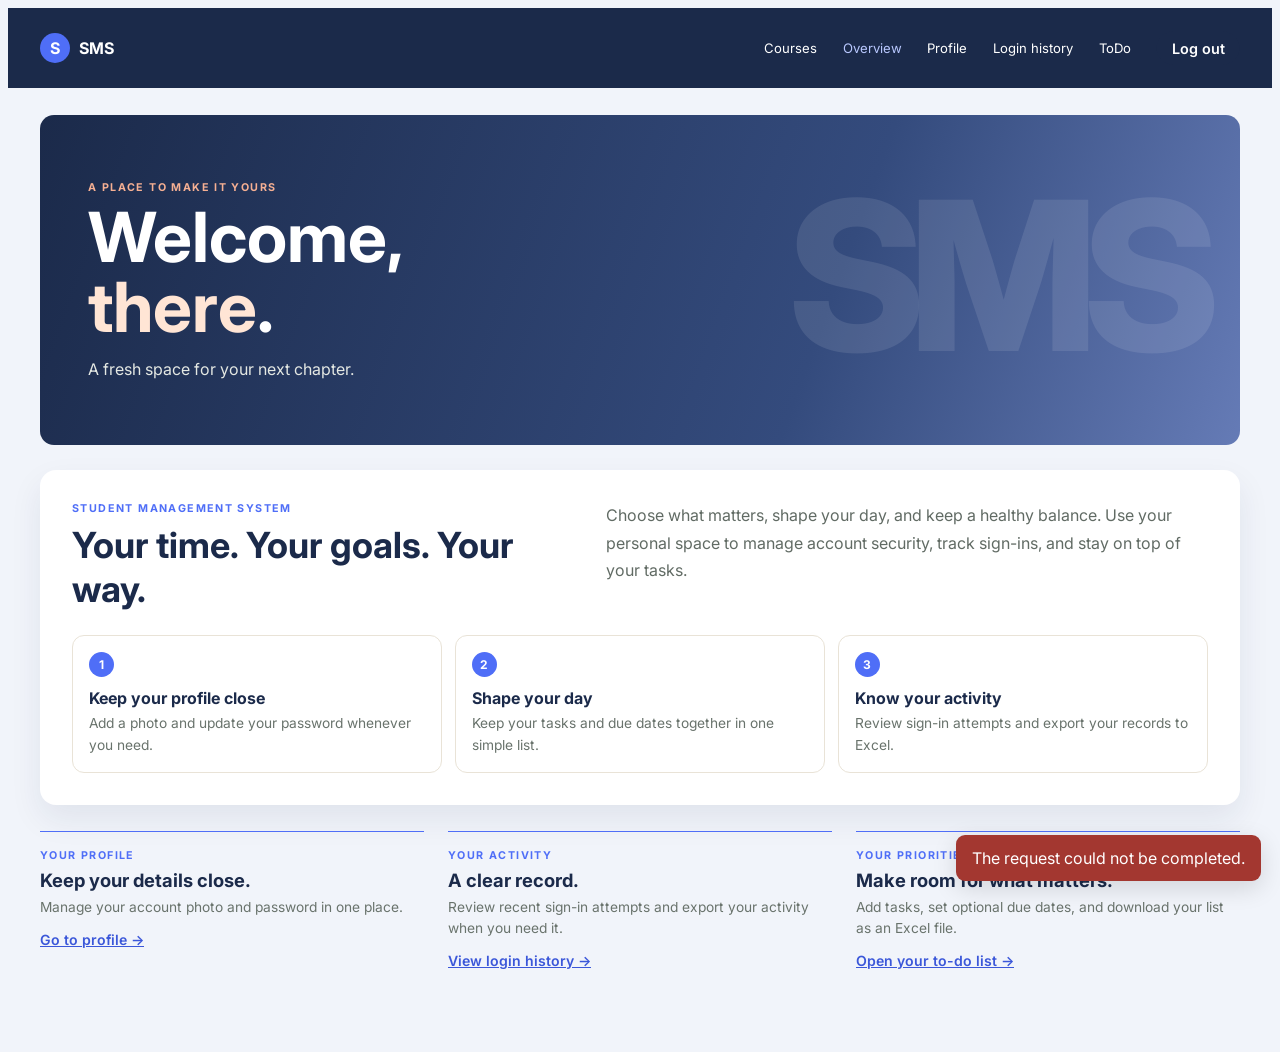
==== dashboard.html @ 97ddb99f "Add account features and Railway deployment Co-authored-by: Copilot <223556219+Copilot@users.noreply" ====
<!DOCTYPE html>
<html lang="en">
<head>
  <meta charset="UTF-8">
  <meta name="viewport" content="width=device-width, initial-scale=1">
  <title>Dashboard – SMS</title>
  <link rel="preconnect" href="https://fonts.googleapis.com">
  <link href="https://fonts.googleapis.com/css2?family=Inter:wght@400;500;600;700;800&display=swap" rel="stylesheet">
  <link rel="stylesheet" href="css/style.css?v=5">
</head>
<body class="account-page" data-page="dashboard">
  <header class="account-header">
    <a class="account-logo" href="home.html"><span>S</span> SMS</a>
    <nav aria-label="Main navigation">
      <a href="home.html">Courses</a>
      <a class="current" href="dashboard.html">Overview</a>
      <a href="profile.html">Profile</a>
      <a href="login-history.html">Login history</a>
      <a href="todo.html">ToDo</a>
      <button class="account-logout" type="button" data-logout>Log out</button>
    </nav>
  </header>
  <main class="account-main">
    <section class="dashboard-hero">
      <div>
        <p class="account-eyebrow">A place to make it yours</p>
        <h1>Welcome,<br><span data-user-name>there</span>.</h1>
        <p>A fresh space for your next chapter.</p>
      </div>
      <span class="hero-watermark" aria-hidden="true">SMS</span>
    </section>
    <section class="dashboard-intro">
      <div>
        <p class="account-eyebrow">Student management system</p>
        <h2>Your time. Your goals. Your way.</h2>
      </div>
      <p>Choose what matters, shape your day, and keep a healthy balance. Use your personal space to manage account security, track sign-ins, and stay on top of your tasks.</p>
      <div class="dashboard-steps">
        <article><span>1</span><h3>Keep your profile close</h3><p>Add a photo and update your password whenever you need.</p></article>
        <article><span>2</span><h3>Shape your day</h3><p>Keep your tasks and due dates together in one simple list.</p></article>
        <article><span>3</span><h3>Know your activity</h3><p>Review sign-in attempts and export your records to Excel.</p></article>
      </div>
    </section>
    <section class="dashboard-links" aria-label="Account shortcuts">
      <article><p class="account-eyebrow">Your profile</p><h2>Keep your details close.</h2><p>Manage your account photo and password in one place.</p><a href="profile.html">Go to profile →</a></article>
      <article><p class="account-eyebrow">Your activity</p><h2>A clear record.</h2><p>Review recent sign-in attempts and export your activity when you need it.</p><a href="login-history.html">View login history →</a></article>
      <article><p class="account-eyebrow">Your priorities</p><h2>Make room for what matters.</h2><p>Add tasks, set optional due dates, and download your list as an Excel file.</p><a href="todo.html">Open your to-do list →</a></article>
    </section>
  </main>
  <p class="account-status" data-status role="status" aria-live="polite"></p>
  <script src="js/account.js?v=2"></script>
</body>
</html>
---- css/style.css ----
/* Custom styles on top of Bootstrap 5 */
:root{--navy:#1b2a4a;--blue:#4f6ef7;--muted:#667085}
body{font-family:"Inter",Arial,Helvetica,sans-serif;color:var(--navy);background:#f1f4fa}
:focus-visible{outline:3px solid #7c9cff!important;outline-offset:2px}

/* Navbar */
.navbar-custom{background:var(--navy)}
.navbar-custom .navbar-brand,.navbar-custom .nav-link{color:#fff;font-size:.9rem}
.navbar-custom .navbar-brand{font-weight:700;font-size:1.1rem}
.navbar-custom .dropdown-menu{border:0;border-radius:10px;box-shadow:0 12px 30px rgba(15,23,42,.2);padding:.4rem;min-width:160px}
.navbar-custom .dropdown-item{border-radius:7px;font-size:.9rem;padding:.55rem .8rem}
.navbar-custom .dropdown-item:hover{background:#eaf0ff;color:#3b5bdb}
@media (min-width:992px){.navbar-custom .dropdown:hover>.dropdown-menu{display:block;right:0;left:auto}}

/* Buttons */
.btn-main{background:var(--blue);color:#fff;font-weight:600;font-size:.9rem;border-radius:999px;padding:.7rem 1.4rem;border:0;transition:background .2s,transform .2s}
.btn-main:hover{background:#3b57d9;color:#fff;transform:translateY(-1px)}

/* Hero carousel */
.hero .carousel-item{height:520px;background-size:cover;background-position:center;position:relative}
.hero .carousel-item::before{content:"";position:absolute;inset:0;background:linear-gradient(90deg,rgba(20,32,70,.92),rgba(24,38,80,.72) 45%,rgba(24,38,80,.45))}
.hero .slide-content{position:relative;z-index:2;color:#fff;height:100%}
.hero .eyebrow{font-size:.78rem;font-weight:700;letter-spacing:.04em;text-transform:uppercase;margin-bottom:.7rem}
.hero h1{font-size:clamp(2.2rem,4.6vw,3.6rem);line-height:1.15;max-width:520px;font-weight:700;margin-bottom:1rem}
.hero p{max-width:520px;color:#e6ebf7;margin-bottom:1.5rem}
.hero .carousel-control-prev,.hero .carousel-control-next{width:6%;opacity:.7}
.hero .carousel-indicators{margin-bottom:14px}
.hero .carousel-indicators button{width:28px;height:4px;border:0;border-radius:3px;margin:0 3px}

/* Goal section */
.goal{background:linear-gradient(135deg,#f6f8ff,#e6ecff);padding:5rem 0}
.goal-img{aspect-ratio:4/3;object-fit:cover;border-radius:20px;box-shadow:0 18px 40px rgba(27,42,74,.28)}
.goal .label{color:var(--blue);font-weight:700;font-size:.8rem;letter-spacing:.05em;text-transform:uppercase}
.goal h2{font-size:2.3rem;font-weight:700}
.goal .lead-text{color:var(--muted);max-width:640px}

/* Feature cards with floating hover effect */
.feature{background:#fff;border:0;border-radius:14px;padding:1.1rem 1.2rem;height:100%;
  box-shadow:0 6px 18px rgba(27,42,74,.08);
  transition:transform .3s ease,box-shadow .3s ease;cursor:default}
.feature:hover{transform:translateY(-10px);box-shadow:0 20px 34px rgba(27,42,74,.2)}
.feature .icon{width:38px;height:38px;border-radius:10px;background:#eaefff;display:grid;place-items:center;margin-bottom:.8rem;transition:transform .3s ease}
.feature:hover .icon{transform:scale(1.12) rotate(-6deg)}
.feature h3{font-size:1rem;font-weight:700;margin-bottom:.25rem}
.feature p{font-size:.85rem;color:var(--muted);margin:0}

/* CTA + footer */
.cta{background:#f7f9fe;padding:4rem 1rem}
.cta h2{font-weight:700}
.cta p{color:var(--muted)}
.footer-custom{background:var(--navy);color:#fff;font-size:.85rem;padding:1.1rem 0}

/* Login */
.login-page{min-height:100vh;background:linear-gradient(135deg,#fff,#eef0ff 60%,#dfe3ff)}
.logo{width:64px;height:64px;border-radius:18px;background:linear-gradient(135deg,#4338ca,#7e22ce);color:#fff;font-weight:800;font-size:1.8rem;display:grid;place-items:center;box-shadow:0 10px 25px rgba(99,60,220,.35);margin:0 auto 1.1rem}
.login-card{width:min(440px,100%);border:0;border-radius:28px;padding:2.2rem 2.3rem;box-shadow:0 20px 50px rgba(79,70,229,.14)}
.auth-tabs{display:flex;gap:.4rem;padding:.3rem;margin-bottom:1.5rem;border-radius:14px;background:#f1f0fb}
.auth-tab{flex:1;border:0;border-radius:11px;padding:.7rem;color:#667085;background:transparent;font-weight:700;font-size:.9rem}
.auth-tab.active{color:#4338ca;background:#fff;box-shadow:0 2px 8px rgba(27,42,74,.1)}
.auth-inline-link{padding:0;border:0;background:none;color:#5b34d6;font-weight:700;font-size:.82rem}
.auth-inline-link:hover{text-decoration:underline}
.auth-message:empty{display:none}
.login-card [role="tabpanel"] h2:focus{outline:none}
.login-card .form-label{font-weight:600;font-size:.85rem}
.login-card .form-control{height:50px;border-radius:14px;border-color:#cbd0dc}
.login-card .input-group .form-control{border-radius:14px 0 0 14px;border-right:0}
.login-card .input-group .toggle{border:1px solid #cbd0dc;border-left:0;border-radius:0 14px 14px 0;background:#fff;color:#5b34d6;font-weight:700;font-size:.82rem}
.login-card .form-control:focus{border-color:#5b34d6;box-shadow:0 0 0 3px rgba(91,52,214,.18)}
.login-card .form-check-input:checked{background-color:#5b34d6;border-color:#5b34d6}
.link-purple{color:#5b34d6;font-weight:700;font-size:.82rem;text-decoration:none}
.link-purple:hover{text-decoration:underline}
.signin{height:50px;border:0;border-radius:14px;color:#fff;font-weight:700;background:linear-gradient(135deg,#4338ca,#7e22ce);box-shadow:0 10px 22px rgba(99,60,220,.35);transition:transform .2s}
.signin:hover{color:#fff;transform:translateY(-1px)}

/* Courses */
.welcome{background:linear-gradient(135deg,#e3ebff,#fff);border-radius:14px;box-shadow:0 6px 18px rgba(27,42,74,.08)}
.course{height:100%;border-radius:12px;padding:1.3rem 1.4rem;border-left:5px solid;box-shadow:0 5px 16px rgba(27,42,74,.08);transition:transform .3s,box-shadow .3s}
.course:hover{transform:translateY(-6px);box-shadow:0 14px 26px rgba(27,42,74,.16)}
.course h3{font-size:1.4rem;font-weight:700}
.course p{font-size:.92rem;color:#334155}
.course .btn{border-radius:6px;font-size:.85rem;color:#fff}
.c-html{background:#ffece3;border-color:#e0622b}.c-html h3{color:#b9461a}.c-html .btn{background:#e0622b}
.c-css{background:#e8f2ff;border-color:#2f7bd0}.c-css h3{color:#1f5fa8}.c-css .btn{background:#2f7bd0}
.c-bs{background:#efe6fd;border-color:#7a3fb8}.c-bs h3{color:#5e2a96}.c-bs .btn{background:#7a3fb8}
.c-js{background:#fff8d6;border-color:#c49a00}.c-js h3{color:#8a6d00}.c-js .btn{background:#b38f00}

@media (max-width:991px){.hero .carousel-item{height:480px}.goal{padding:3rem 0}}
@media (prefers-reduced-motion:reduce){*{transition:none!important}.feature:hover,.course:hover{transform:none}}

/* Account features */
.account-page{min-height:100vh;background:#f7f5ef;color:#18251f;font-family:"DM Sans",Arial,sans-serif}
.account-header{min-height:62px;padding:.7rem max(2rem,calc((100vw - 1360px)/2));display:flex;align-items:center;justify-content:space-between;gap:1.5rem;border-bottom:1px solid #e7e1d6;background:#fbfaf7}
.account-logo{display:flex;align-items:center;gap:.55rem;color:#18251f;text-decoration:none;font-weight:700;white-space:nowrap}
.account-logo span{display:grid;place-items:center;width:30px;height:30px;border-radius:50%;background:#c85836;color:white}
.account-header nav{display:flex;align-items:center;gap:clamp(.7rem,2vw,1.8rem)}
.account-header nav a{color:#29332e;text-decoration:none;font-size:.88rem}
.account-header nav a:hover,.account-header nav a.current{color:#bb5131}
.account-logout,.button-primary,.button-secondary{display:inline-flex;align-items:center;justify-content:center;gap:.35rem;min-height:40px;padding:.55rem 1rem;border:1px solid #202623;border-radius:999px;background:#202623;color:#fff;text-decoration:none;font:600 .9rem "DM Sans",Arial,sans-serif;cursor:pointer}
.account-logout{min-height:34px;padding:.4rem .9rem}
.account-logout:hover,.button-primary:hover{background:#39443e;color:#fff}
.button-secondary{background:transparent;color:#202623}
.button-secondary:hover{background:#eee9df;color:#202623}
.account-main{width:min(1360px,calc(100% - 4rem));margin:2rem auto 4rem}
.narrow-main{width:min(760px,calc(100% - 2rem));margin-top:2.6rem}
.account-eyebrow{margin:0 0 .45rem;color:#bd5434;font-size:.72rem;font-weight:700;letter-spacing:.13em;text-transform:uppercase}
.page-title,.dashboard-hero h1,.dashboard-intro h2{font-family:"Playfair Display",Georgia,serif}
.page-title{margin:0 0 1rem;font-size:clamp(2rem,4vw,3rem)}
.dashboard-hero{position:relative;display:flex;align-items:center;min-height:250px;overflow:hidden;padding:2.5rem 3rem;border-radius:12px;background:linear-gradient(110deg,#17352b,#40594b 63%,#8f8466);color:#fff}
.dashboard-hero .account-eyebrow{color:#f6b093}
.dashboard-hero h1{position:relative;z-index:1;margin:.5rem 0;font-size:clamp(2.6rem,5vw,4rem);line-height:1.02}
.dashboard-hero h1 span{color:#ffe5d5}
.dashboard-hero>div>p:last-child{margin:1rem 0 0;color:#e4e8e3}
.hero-watermark{position:absolute;right:3%;top:50%;transform:translateY(-52%);color:rgba(255,255,255,.1);font-size:clamp(7rem,20vw,13rem);font-weight:800;letter-spacing:-.08em}
.dashboard-intro,.account-card{border:1px solid #e6dfd2;border-radius:16px;background:#fffefa;box-shadow:0 14px 32px rgba(44,39,28,.05)}
.dashboard-intro{display:grid;grid-template-columns:1fr 1.2fr;gap:1rem 2rem;margin-top:1.6rem;padding:2rem}
.dashboard-intro h2{margin:0;font-size:clamp(1.6rem,3vw,2.25rem)}
.dashboard-intro>p{margin:0;color:#616b64;line-height:1.7}
.dashboard-steps{grid-column:1/-1;display:grid;grid-template-columns:repeat(3,1fr);gap:.8rem;margin-top:.5rem}
.dashboard-steps article{padding:1rem;border:1px solid #e9e3d7;border-radius:12px}
.dashboard-steps article>span{display:grid;place-items:center;width:25px;height:25px;margin-bottom:.7rem;border-radius:50%;background:#c85836;color:#fff;font-size:.75rem;font-weight:700}
.dashboard-steps h3,.dashboard-links h2{margin:0 0 .35rem;font-size:1rem}
.dashboard-steps p,.dashboard-links article>p:not(.account-eyebrow){margin:0;color:#69736c;font-size:.86rem;line-height:1.55}
.dashboard-links{display:grid;grid-template-columns:repeat(3,1fr);gap:1.5rem;margin-top:1.6rem}
.dashboard-links article{padding:1.1rem 0;border-top:1px solid #c98770}
.dashboard-links h2{font-size:1.15rem}
.dashboard-links article>a{display:inline-block;margin-top:.8rem;color:#bd5434;font-size:.88rem;font-weight:600}
.account-card{padding:1.75rem}
.profile-overview{display:grid;grid-template-columns:64px 1fr auto;align-items:center;gap:1rem}
.profile-overview h2{margin:0;font-size:1.35rem}
.profile-avatar{position:relative;display:grid;place-items:center;width:64px;height:64px;overflow:hidden;border-radius:50%;background:#f1ddbd;color:#b34d31;font-size:1.5rem;font-weight:700}
.profile-avatar img{position:absolute;inset:0;width:100%;height:100%;object-fit:cover}
.image-form{display:flex;flex-wrap:wrap;justify-content:flex-end;align-items:center;gap:.5rem}
.image-form .button-primary,.image-form .button-secondary{min-height:36px;font-size:.82rem}
.account-hint{flex-basis:100%;margin:0;text-align:right;color:#788078;font-size:.72rem}
.profile-details{display:grid;grid-template-columns:1fr 1fr;gap:.8rem;margin:1.6rem 0}
.profile-details>div{display:flex;flex-direction:column;gap:.3rem;padding:.85rem;border:1px solid #e7e1d6;border-radius:10px;background:#f8f6f0}
.profile-details span{color:#69736c;font-size:.72rem;text-transform:uppercase;letter-spacing:.08em}
.profile-details strong{font-size:.9rem;font-weight:500;overflow-wrap:anywhere}
.account-form{padding:1.3rem;border:1px solid #e5dfd4;border-radius:12px}
.account-form h2,.task-card h2,.task-list-card h2{margin:0;font-size:1.15rem}
.account-muted{margin:.25rem 0 1rem;color:#728078;font-size:.88rem}
.account-form label,.todo-form label{display:block;margin:.75rem 0 .35rem;font-size:.83rem;font-weight:600}
.account-form input,.todo-form input{width:100%;min-height:40px;padding:.55rem .7rem;border:1px solid #d7ddd9;border-radius:7px;background:#fff;color:#17241e;font:inherit}
.account-form input:focus,.todo-form input:focus{outline:2px solid #bc6548;outline-offset:1px}
.account-form small{display:block;margin-top:.25rem;color:#788078;font-size:.75rem}
.account-form .button-primary{margin-top:1rem}
.page-heading{display:flex;align-items:end;justify-content:space-between;gap:1rem;margin-bottom:1.2rem}
.page-heading .account-muted{margin-bottom:0}
.table-card{padding:0;overflow:hidden}
.table-scroll{overflow-x:auto}
.account-page table{width:100%;border-collapse:collapse}
.account-page th,.account-page td{padding:.85rem 1rem;border-bottom:1px solid #e8e4dc;text-align:left;white-space:nowrap}
.account-page th{background:#f5f7f5;color:#4f5b54;font-size:.75rem;font-weight:600;text-transform:uppercase;letter-spacing:.04em}
.account-page td{font-size:.9rem}
.account-page tbody tr:last-child td{border-bottom:0}
.result-badge{display:inline-block;padding:.18rem .6rem;border-radius:999px;color:#fff;font-size:.75rem;font-weight:600}
.result-badge.success{background:#18865a}
.result-badge.failed{background:#b64238}
.empty-state{padding:1.5rem!important;color:#748078;text-align:center!important}
.task-card,.task-list-card{margin-top:1.1rem;padding:1.7rem 2rem}
.todo-form{display:grid;grid-template-columns:minmax(200px,2fr) minmax(170px,.9fr) minmax(120px,.55fr);align-items:end;gap:.8rem}
.todo-form label{margin-top:.6rem}
.todo-form label span{color:#748078;font-weight:400}
.todo-form .button-primary{min-height:42px;background:#c85836;border-color:#c85836}
.todo-list{list-style:none;margin:1rem 0 0;padding:0}
.todo-item{display:grid;grid-template-columns:20px 1fr auto;align-items:center;gap:.8rem;padding:.9rem 0;border-bottom:1px solid #ece8e0}
.todo-item:last-child{border:0}
.todo-item>input{width:17px;height:17px;accent-color:#c85836}
.todo-description{display:grid;gap:.18rem}
.todo-description strong{font-size:.9rem}
.todo-description small{color:#748078;font-size:.76rem}
.todo-item.completed .todo-description strong{text-decoration:line-through;color:#859087}
.delete-task{min-height:30px;padding:.35rem .75rem;font-size:.78rem}
.account-status{position:fixed;right:1.2rem;bottom:1.2rem;z-index:10;display:none;max-width:min(440px,calc(100vw - 2rem));margin:0;padding:.8rem 1rem;border-radius:9px;background:#1c6d4c;color:#fff;box-shadow:0 7px 24px #0002}
.account-status.visible{display:block}
.account-status.error{background:#a33730}
.account-page button:disabled{opacity:.6;cursor:wait}
@media(max-width:760px){
  .account-header{align-items:flex-start;flex-direction:column;padding:.7rem 1rem;gap:.6rem}
  .account-header nav{width:100%;overflow-x:auto;padding-bottom:.2rem}
  .account-header nav a,.account-logout{flex:none;font-size:.8rem}
  .account-main{width:calc(100% - 2rem);margin-top:1.3rem}
  .dashboard-hero{min-height:220px;padding:1.5rem}
  .dashboard-intro{grid-template-columns:1fr;padding:1.3rem}
  .dashboard-steps,.dashboard-links{grid-template-columns:1fr}
  .dashboard-steps{grid-column:auto}
  .profile-overview{grid-template-columns:55px 1fr}
  .profile-avatar{width:55px;height:55px}
  .image-form{grid-column:1/-1;justify-content:flex-start}
  .account-hint{text-align:left}
  .profile-details{grid-template-columns:1fr}
  .account-card{padding:1.2rem}
  .page-heading{align-items:flex-start;flex-direction:column}
  .todo-form{grid-template-columns:1fr}
  .task-card,.task-list-card{padding:1.2rem}
}

/* Shared blue-toned look from the earlier website design */
:root{--navy:#1b2a4a;--blue:#4f6ef7;--muted:#667085}
body{color:var(--navy);background:#f1f4fa}
:focus-visible{outline-color:#7c9cff!important}
.navbar-custom{min-height:58px;background:var(--navy);border-bottom:0}
.navbar-custom .navbar-brand,.navbar-custom .nav-link{color:#fff}
.navbar-custom .navbar-brand{font-family:"Inter",Arial,sans-serif}
.navbar-custom .nav-link:hover{color:#b9c8ff}
.navbar-custom .dropdown-menu{background:#fff;box-shadow:0 12px 30px rgba(15,23,42,.2)}
.navbar-custom .dropdown-item:hover{background:#eaf0ff;color:#3b5bdb}
.btn-main{background:var(--blue)}
.btn-main:hover{background:#3b57d9}
.hero .carousel-item::before{background:linear-gradient(90deg,rgba(20,32,70,.92),rgba(24,38,80,.72) 45%,rgba(24,38,80,.45))}
.hero h1,.goal h2,.cta h2,.course h3{font-family:"Inter",Arial,sans-serif}
.goal{background:linear-gradient(135deg,#f6f8ff,#e6ecff)}
.goal-img{border-radius:20px;box-shadow:0 18px 40px rgba(27,42,74,.28)}
.goal .label{color:var(--blue)}
.feature{border:0;border-radius:14px;box-shadow:0 6px 18px rgba(27,42,74,.08)}
.feature:hover{transform:translateY(-8px);box-shadow:0 18px 30px rgba(27,42,74,.16)}
.feature .icon{background:#eaefff}
.cta{background:#f7f9fe}
.footer-custom{background:var(--navy)}
.login-page{background:linear-gradient(135deg,#fff,#eef0ff 60%,#dfe3ff)}
.login-page>div:first-child .logo{width:64px;height:64px;margin:0 auto 1.1rem;border-radius:18px;background:linear-gradient(135deg,#4338ca,#7e22ce);box-shadow:0 10px 25px rgba(99,60,220,.35);font-family:"Inter",Arial,sans-serif;font-size:1.8rem}
.login-page>div:first-child h1{font-family:"Inter",Arial,sans-serif}
.login-card{border:0;border-radius:28px;box-shadow:0 20px 50px rgba(79,70,229,.14)}
.auth-tabs{background:#f1f0fb}
.auth-tab.active{color:#4338ca}
.auth-inline-link,.link-purple{color:#5b34d6}
.login-card .form-control{height:50px;border-radius:14px;border-color:#cbd0dc}
.login-card .input-group .form-control{border-radius:14px 0 0 14px}
.login-card .input-group .toggle{border-color:#cbd0dc;border-radius:0 14px 14px 0;color:#5b34d6}
.login-card .form-control:focus{border-color:#5b34d6;box-shadow:0 0 0 3px rgba(91,52,214,.18)}
.login-card .form-check-input:checked{background-color:#5b34d6;border-color:#5b34d6}
.signin{height:50px;border-radius:14px;background:linear-gradient(135deg,#4338ca,#7e22ce);box-shadow:0 10px 22px rgba(99,60,220,.35)}
.signin:hover{background:linear-gradient(135deg,#3730a3,#6b21a8)}
.welcome{background:linear-gradient(135deg,#e3ebff,#fff);border:0;box-shadow:0 6px 18px rgba(27,42,74,.08)}
.course{border-radius:12px;border-left-width:5px;box-shadow:0 5px 16px rgba(27,42,74,.08)}
.course:hover{transform:translateY(-6px);box-shadow:0 14px 26px rgba(27,42,74,.16)}
.c-html{background:#ffece3;border-color:#e0622b}.c-html h3{color:#b9461a}.c-html .btn{background:#e0622b}
.c-css{background:#e8f2ff;border-color:#2f7bd0}.c-css h3{color:#1f5fa8}.c-css .btn{background:#2f7bd0}
.c-bs{background:#efe6fd;border-color:#7a3fb8}.c-bs h3{color:#5e2a96}.c-bs .btn{background:#7a3fb8}
.c-js{background:#fff8d6;border-color:#c49a00}.c-js h3{color:#8a6d00}.c-js .btn{background:#b38f00}
.account-page{font-family:"Inter",Arial,sans-serif;background:#f1f4fa;color:#1b2a4a}
.account-header{min-height:58px;background:var(--navy);border-bottom:0}
.account-logo{color:#fff}
.account-logo span{background:#4f6ef7}
.account-header nav a{font-family:"Inter",Arial,sans-serif;font-size:.82rem;color:#fff}
.account-header nav a:hover,.account-header nav a.current{color:#b9c8ff}
.account-main{margin-top:1.65rem}
.account-eyebrow{font-family:"Inter",Arial,sans-serif;color:#4f6ef7;font-size:.67rem}
.page-title,.dashboard-hero h1,.dashboard-intro h2{font-family:"Inter",Arial,sans-serif}
.dashboard-hero{min-height:250px;border:0;border-radius:14px;background:linear-gradient(110deg,#1b2a4a,#344b7d 65%,#657bb6)}
.dashboard-hero h1{font-size:clamp(2.8rem,5.4vw,4.4rem)}
.dashboard-intro,.account-card{border:0;border-radius:16px;background:#fff;box-shadow:0 14px 32px rgba(27,42,74,.08)}
.dashboard-steps article{border-radius:12px}
.dashboard-steps article>span{background:#4f6ef7}
.dashboard-steps h3,.dashboard-links h2,.profile-overview h2,.account-form h2,.task-card h2,.task-list-card h2{font-family:"Inter",Arial,sans-serif}
.dashboard-links article{border-color:#4f6ef7}
.dashboard-links article>a{color:#3b57d9}
.account-logout,.button-primary,.button-secondary{font-family:"Inter",Arial,sans-serif}
.account-logout,.button-primary{background:#1b2a4a;border-color:#1b2a4a}
.account-logout:hover,.button-primary:hover{background:#344b7d}
.button-secondary{border-color:#8a96ac;color:#1b2a4a}
.button-secondary:hover{background:#eaf0ff;color:#1b2a4a}
.profile-avatar{background:#e3ebff;color:#4338ca}
.account-form input,.todo-form input{border-color:#cbd0dc;border-radius:8px;background:#fff}
.account-form input:focus,.todo-form input:focus{outline-color:#4f6ef7}
.account-page th{background:#f5f8fc}
.account-page th,.account-page td{font-family:"Inter",Arial,sans-serif}
.result-badge.success{background:#18865a}
.result-badge.failed{background:#b64238}
.task-card,.task-list-card{border-radius:16px}
.todo-form .button-primary{background:#4f6ef7;border-color:#4f6ef7}
.todo-form .button-primary:hover{background:#3b57d9}
.todo-item>input{accent-color:#4f6ef7}
.account-status{background:#18865a}
.delete-task{background:transparent}
@media(max-width:760px){
  .account-main{margin-top:1.25rem}
  .dashboard-hero{min-height:220px}
}
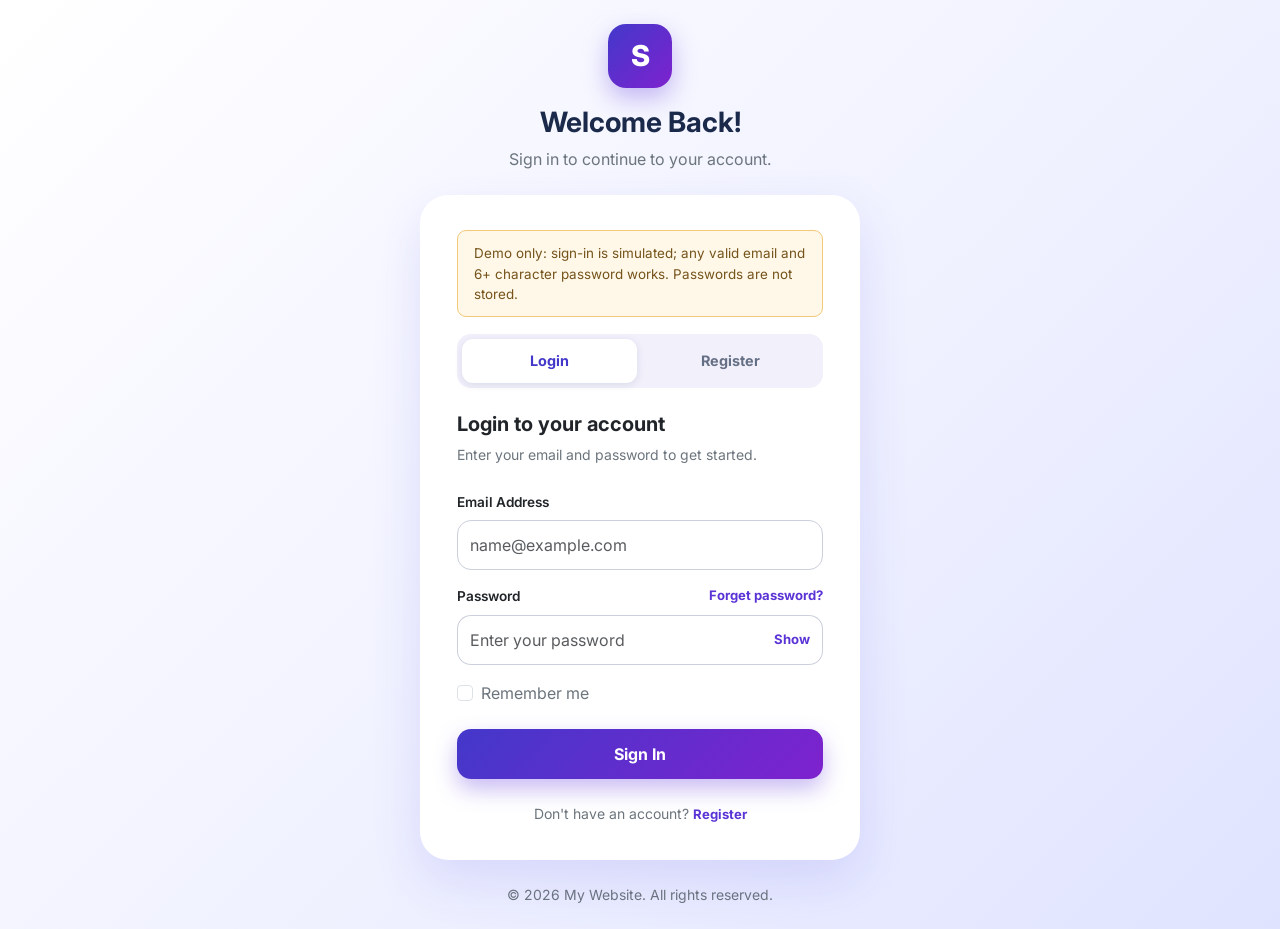
==== commit 8d3f0435: "Enable browser-only GitHub Pages demo Co-authored-by: Copilot <223556219+Copilot@users.noreply.githu" ====
--- a/dashboard.html
+++ b/dashboard.html
@@ -6,7 +6,7 @@
   <title>Dashboard – SMS</title>
   <link rel="preconnect" href="https://fonts.googleapis.com">
   <link href="https://fonts.googleapis.com/css2?family=Inter:wght@400;500;600;700;800&display=swap" rel="stylesheet">
-  <link rel="stylesheet" href="css/style.css?v=5">
+  <link rel="stylesheet" href="css/style.css?v=6">
 </head>
 <body class="account-page" data-page="dashboard">
   <header class="account-header">
@@ -21,6 +21,7 @@
     </nav>
   </header>
   <main class="account-main">
+    <p class="demo-notice" data-demo-notice hidden>Browser demo only: tasks, activity, and profile data stay in this browser and are not synced to an account.</p>
     <section class="dashboard-hero">
       <div>
         <p class="account-eyebrow">A place to make it yours</p>
@@ -48,6 +49,8 @@
     </section>
   </main>
   <p class="account-status" data-status role="status" aria-live="polite"></p>
-  <script src="js/account.js?v=2"></script>
+  <script src="js/config.js?v=2"></script>
+  <script src="js/demo-api.js?v=1"></script>
+  <script src="js/account.js?v=5"></script>
 </body>
 </html>
--- a/css/style.css
+++ b/css/style.css
@@ -175,6 +175,8 @@
 .account-status.visible{display:block}
 .account-status.error{background:#a33730}
 .account-page button:disabled{opacity:.6;cursor:wait}
+.demo-notice{padding:.75rem 1rem;border:1px solid #f2c879;border-radius:9px;background:#fff8e8;color:#75531b;font-size:.84rem;line-height:1.5}
+.login-card>.demo-notice{margin:0 0 1.1rem}
 @media(max-width:760px){
   .account-header{align-items:flex-start;flex-direction:column;padding:.7rem 1rem;gap:.6rem}
   .account-header nav{width:100%;overflow-x:auto;padding-bottom:.2rem}
